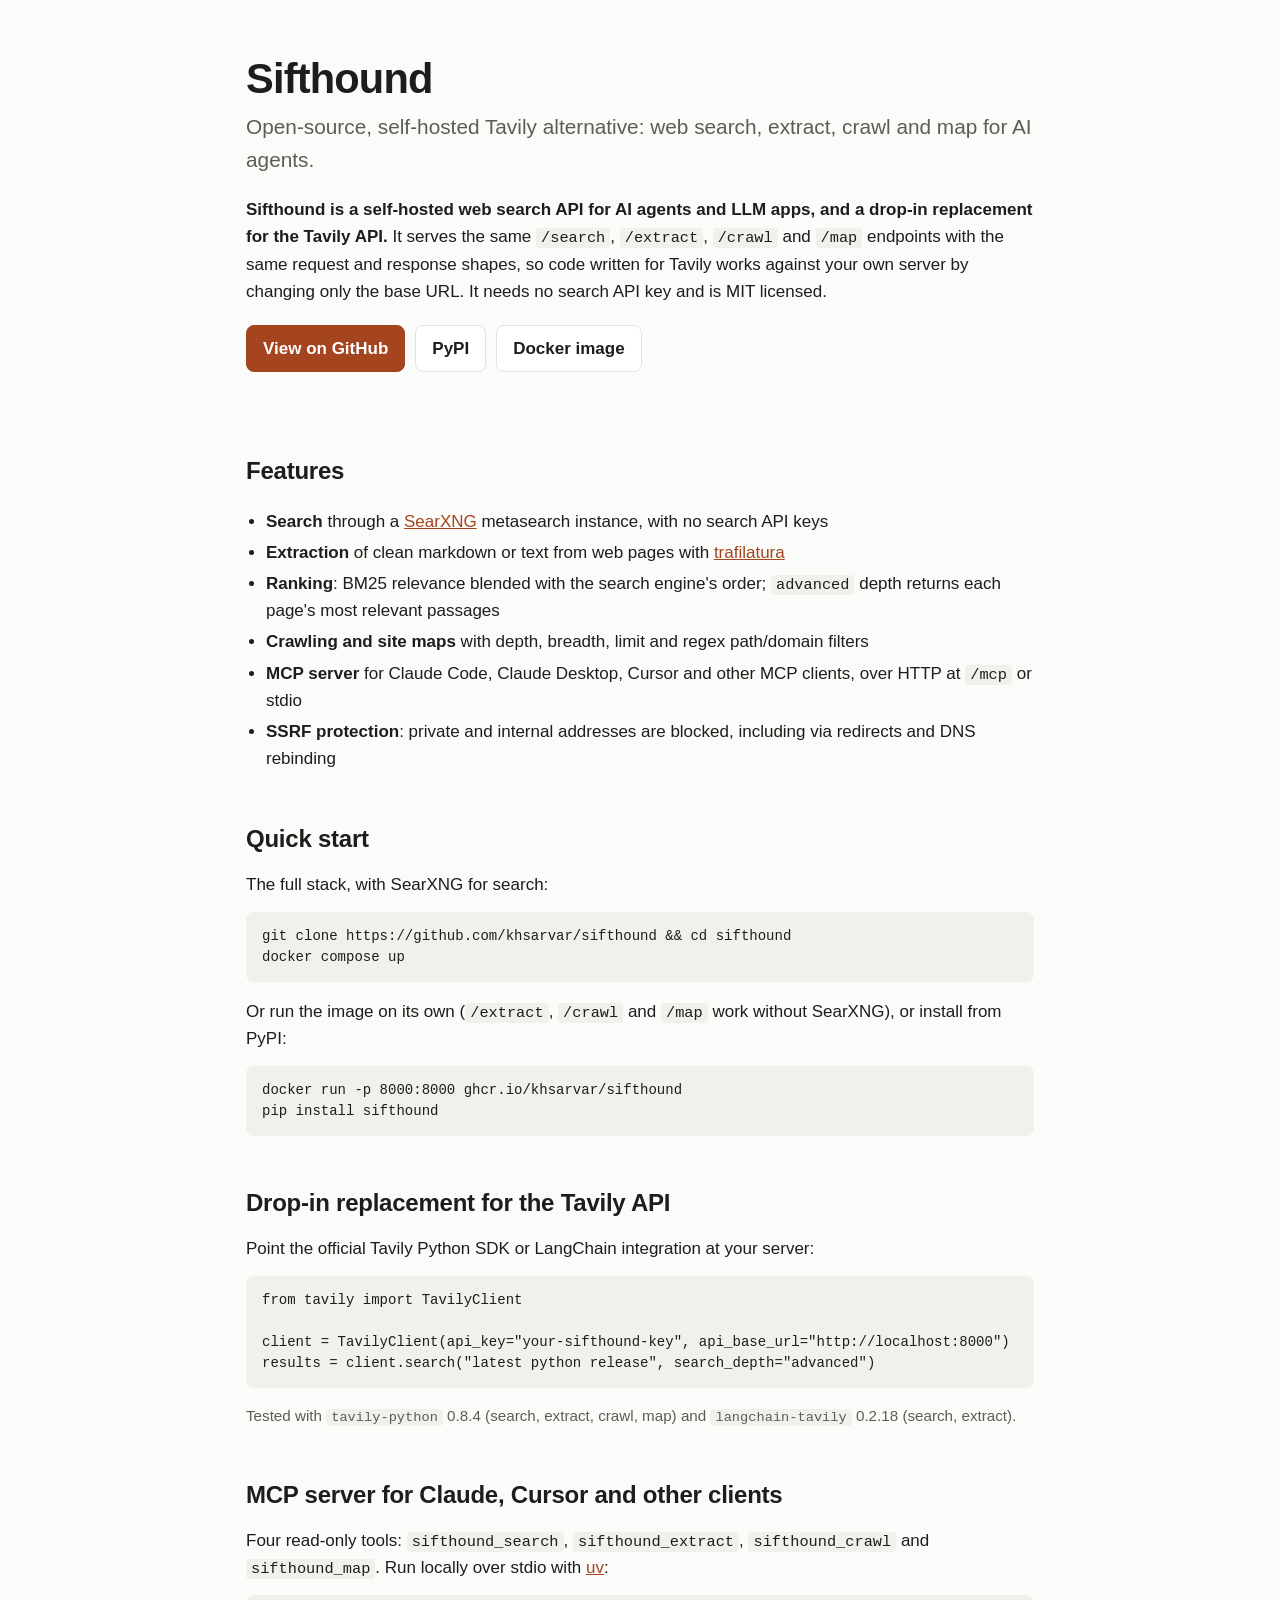
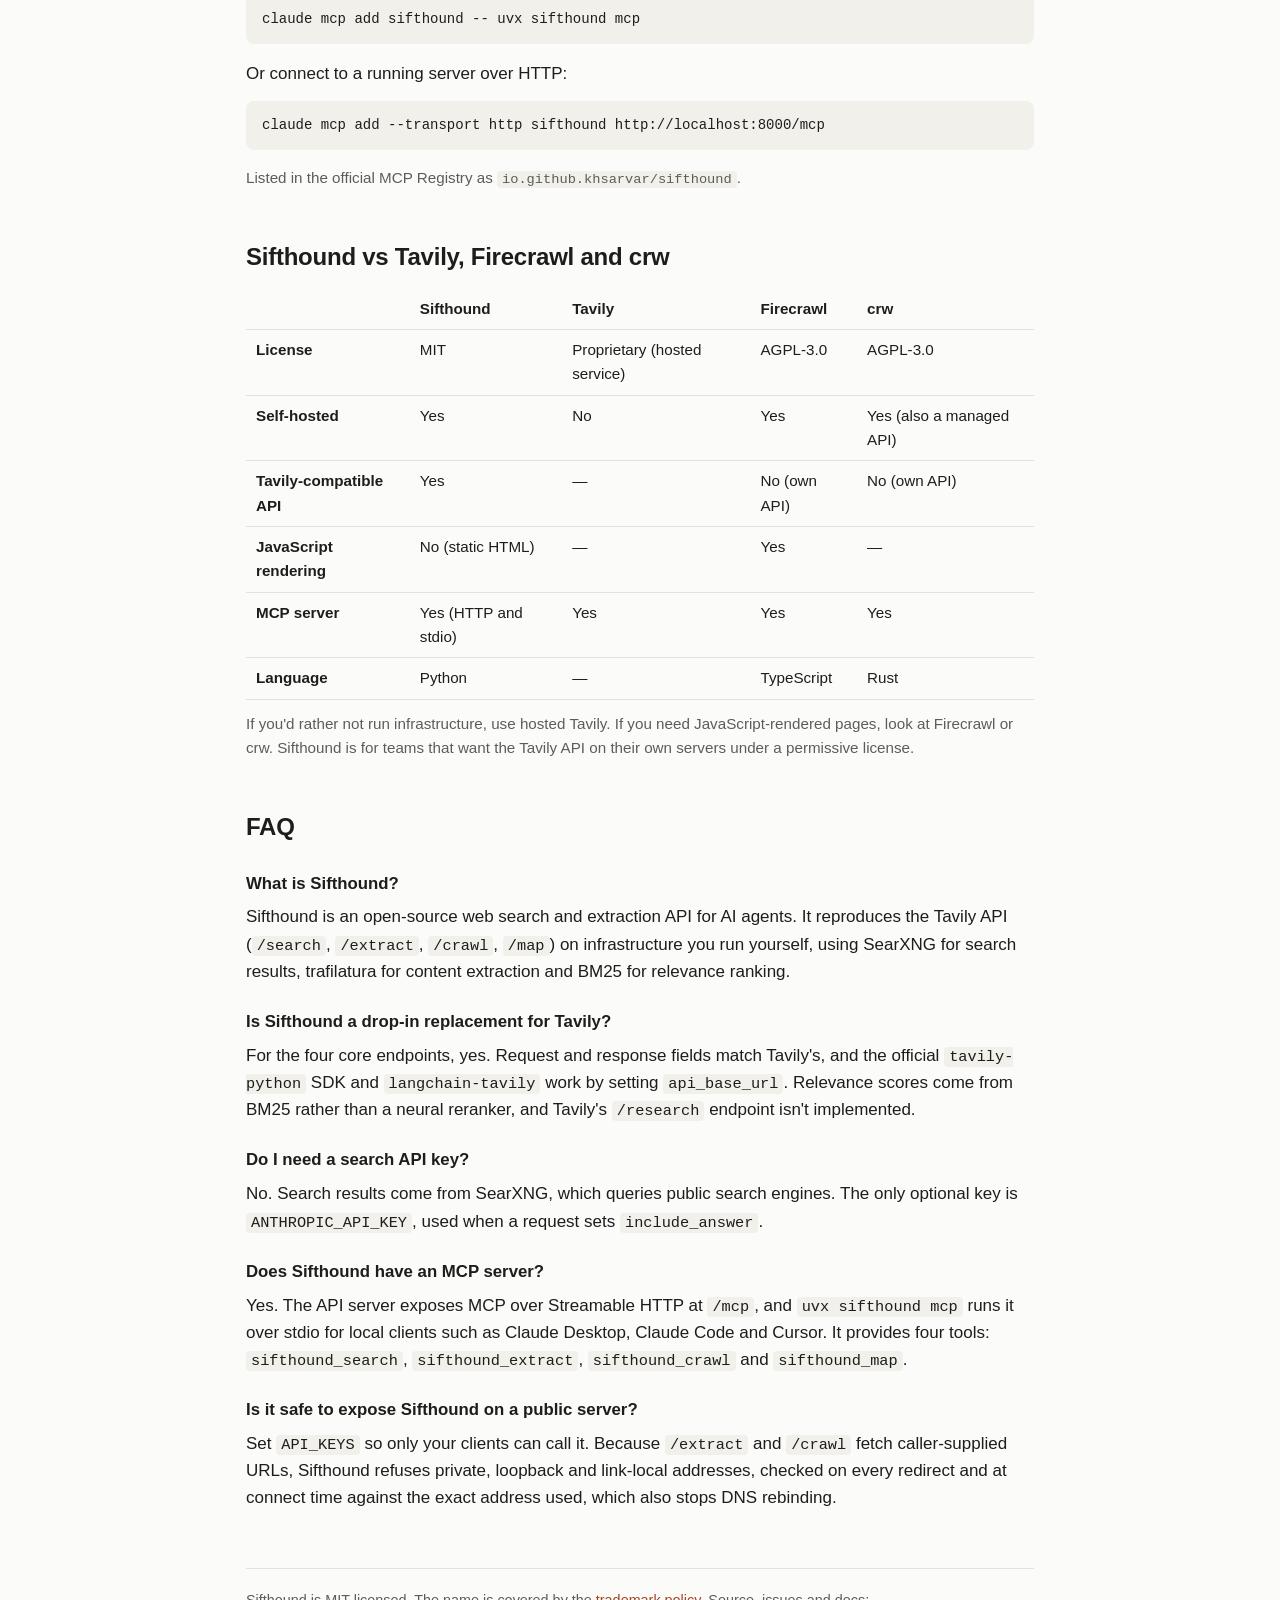
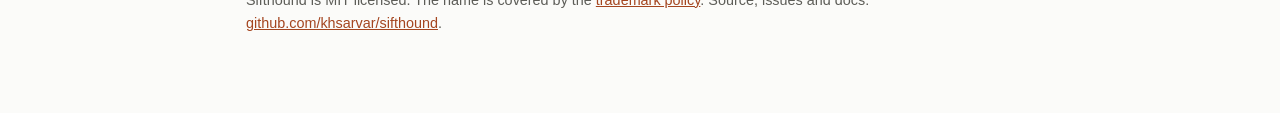
==== docs/index.html @ ecde0e4d "Add project site on GitHub Pages A single static page (docs/index.html, no JS or external requests) " ====
<!doctype html>
<html lang="en">
<head>
<meta charset="utf-8">
<meta name="viewport" content="width=device-width, initial-scale=1">
<title>Sifthound — open-source, self-hosted Tavily alternative</title>
<meta name="description" content="Sifthound is an open-source, self-hosted web search, extract, crawl and map API for AI agents. A drop-in replacement for the Tavily API, with an MCP server. MIT licensed.">
<link rel="canonical" href="https://khsarvar.github.io/sifthound/">
<meta property="og:type" content="website">
<meta property="og:site_name" content="Sifthound">
<meta property="og:title" content="Sifthound — open-source, self-hosted Tavily alternative">
<meta property="og:description" content="Self-hosted web search, extract, crawl and map API for AI agents. Tavily-compatible, with an MCP server. MIT licensed.">
<meta property="og:url" content="https://khsarvar.github.io/sifthound/">
<meta name="twitter:card" content="summary">
<link rel="icon" href="data:image/svg+xml,%3Csvg xmlns='http://www.w3.org/2000/svg' viewBox='0 0 100 100'%3E%3Ctext y='.9em' font-size='90'%3E%F0%9F%90%95%3C/text%3E%3C/svg%3E">
<script type="application/ld+json">
{
  "@context": "https://schema.org",
  "@graph": [
    {
      "@type": "WebSite",
      "@id": "https://khsarvar.github.io/sifthound/#website",
      "name": "Sifthound",
      "url": "https://khsarvar.github.io/sifthound/"
    },
    {
      "@type": "SoftwareApplication",
      "@id": "https://khsarvar.github.io/sifthound/#software",
      "name": "Sifthound",
      "alternateName": "sifthound",
      "description": "Open-source, self-hosted web search, extract, crawl and map API for AI agents. A drop-in replacement for the Tavily API, with a built-in MCP server.",
      "url": "https://khsarvar.github.io/sifthound/",
      "applicationCategory": "DeveloperApplication",
      "operatingSystem": "Linux, macOS",
      "license": "https://opensource.org/licenses/MIT",
      "isAccessibleForFree": true,
      "offers": { "@type": "Offer", "price": "0", "priceCurrency": "USD" },
      "downloadUrl": "https://pypi.org/project/sifthound/",
      "installUrl": "https://github.com/khsarvar/sifthound#quick-start",
      "sameAs": [
        "https://github.com/khsarvar/sifthound",
        "https://pypi.org/project/sifthound/",
        "https://github.com/khsarvar/sifthound/pkgs/container/sifthound"
      ],
      "author": { "@type": "Person", "name": "Sarvar", "url": "https://github.com/khsarvar" }
    },
    {
      "@type": "SoftwareSourceCode",
      "@id": "https://khsarvar.github.io/sifthound/#source",
      "name": "Sifthound",
      "codeRepository": "https://github.com/khsarvar/sifthound",
      "programmingLanguage": "Python",
      "license": "https://opensource.org/licenses/MIT",
      "targetProduct": { "@id": "https://khsarvar.github.io/sifthound/#software" }
    },
    {
      "@type": "FAQPage",
      "@id": "https://khsarvar.github.io/sifthound/#faq",
      "mainEntity": [
        {
          "@type": "Question",
          "name": "What is Sifthound?",
          "acceptedAnswer": { "@type": "Answer", "text": "Sifthound is an open-source web search and extraction API for AI agents. It reproduces the Tavily API (/search, /extract, /crawl, /map) on infrastructure you run yourself, using SearXNG for search results, trafilatura for content extraction and BM25 for relevance ranking." }
        },
        {
          "@type": "Question",
          "name": "Is Sifthound a drop-in replacement for Tavily?",
          "acceptedAnswer": { "@type": "Answer", "text": "For the four core endpoints, yes. Request and response fields match Tavily's, and the official tavily-python SDK and langchain-tavily work by setting api_base_url. Relevance scores come from BM25 rather than a neural reranker, and Tavily's /research endpoint isn't implemented." }
        },
        {
          "@type": "Question",
          "name": "Do I need a search API key?",
          "acceptedAnswer": { "@type": "Answer", "text": "No. Search results come from SearXNG, which queries public search engines. The only optional key is ANTHROPIC_API_KEY, used when a request sets include_answer." }
        },
        {
          "@type": "Question",
          "name": "Does Sifthound have an MCP server?",
          "acceptedAnswer": { "@type": "Answer", "text": "Yes. The API server exposes MCP over Streamable HTTP at /mcp, and uvx sifthound mcp runs it over stdio for local clients such as Claude Desktop, Claude Code and Cursor. It provides four tools: sifthound_search, sifthound_extract, sifthound_crawl and sifthound_map." }
        },
        {
          "@type": "Question",
          "name": "Is it safe to expose Sifthound on a public server?",
          "acceptedAnswer": { "@type": "Answer", "text": "Set API_KEYS so only your clients can call it. Because /extract and /crawl fetch caller-supplied URLs, Sifthound refuses private, loopback and link-local addresses, checked on every redirect and at connect time against the exact address used, which also stops DNS rebinding." }
        }
      ]
    }
  ]
}
</script>
<style>
  :root {
    --bg: #fbfbf9; --fg: #1d1d1b; --muted: #5d5d58; --line: #e3e2dc;
    --card: #ffffff; --code-bg: #f1f0ea; --accent: #a4451f; --accent-fg: #ffffff;
  }
  @media (prefers-color-scheme: dark) {
    :root {
      --bg: #151513; --fg: #ecebe6; --muted: #a3a29b; --line: #2f2f2b;
      --card: #1c1c1a; --code-bg: #232320; --accent: #e27a4e; --accent-fg: #151513;
    }
  }
  * { box-sizing: border-box; }
  body {
    margin: 0; background: var(--bg); color: var(--fg);
    font: 17px/1.6 -apple-system, BlinkMacSystemFont, "Segoe UI", Roboto, Helvetica, Arial, sans-serif;
  }
  main { max-width: 820px; margin: 0 auto; padding: 0 16px 64px; }
  header { padding: 56px 0 32px; }
  h1 { font-size: 2.6rem; line-height: 1.1; margin: 0 0 8px; letter-spacing: -0.02em; }
  .tagline { font-size: 1.3rem; color: var(--muted); margin: 0 0 20px; }
  h2 { font-size: 1.5rem; margin: 48px 0 12px; letter-spacing: -0.01em; }
  h3 { font-size: 1.05rem; margin: 24px 0 6px; }
  p { margin: 0 0 14px; }
  a { color: var(--accent); }
  .buttons { display: flex; flex-wrap: wrap; gap: 10px; margin: 20px 0 0; }
  .button {
    display: inline-block; padding: 9px 16px; border-radius: 8px; text-decoration: none;
    border: 1px solid var(--line); color: var(--fg); background: var(--card); font-weight: 600;
  }
  .button.primary { background: var(--accent); border-color: var(--accent); color: var(--accent-fg); }
  ul.features { padding-left: 20px; }
  ul.features li { margin: 4px 0; }
  code { font: 0.9em ui-monospace, SFMono-Regular, Menlo, Consolas, monospace; background: var(--code-bg); padding: 1px 5px; border-radius: 4px; }
  pre {
    background: var(--code-bg); padding: 14px 16px; border-radius: 8px; overflow-x: auto;
    font: 14px/1.5 ui-monospace, SFMono-Regular, Menlo, Consolas, monospace; margin: 0 0 16px;
  }
  pre code { background: none; padding: 0; font-size: inherit; }
  .table-wrap { overflow-x: auto; margin: 0 0 12px; }
  table { border-collapse: collapse; width: 100%; font-size: 0.95rem; }
  th, td { text-align: left; padding: 8px 10px; border-bottom: 1px solid var(--line); vertical-align: top; }
  th { font-weight: 600; }
  .note { color: var(--muted); font-size: 0.95rem; }
  footer { border-top: 1px solid var(--line); margin-top: 56px; padding-top: 20px; color: var(--muted); font-size: 0.9rem; }
  @media (max-width: 560px) { h1 { font-size: 2rem; } .tagline { font-size: 1.1rem; } }
</style>
</head>
<body>
<main>
<header>
  <h1>Sifthound</h1>
  <p class="tagline">Open-source, self-hosted Tavily alternative: web search, extract, crawl and map for AI agents.</p>
  <p><strong>Sifthound is a self-hosted web search API for AI agents and LLM apps, and a drop-in replacement for the Tavily API.</strong> It serves the same <code>/search</code>, <code>/extract</code>, <code>/crawl</code> and <code>/map</code> endpoints with the same request and response shapes, so code written for Tavily works against your own server by changing only the base URL. It needs no search API key and is MIT licensed.</p>
  <div class="buttons">
    <a class="button primary" href="https://github.com/khsarvar/sifthound">View on GitHub</a>
    <a class="button" href="https://pypi.org/project/sifthound/">PyPI</a>
    <a class="button" href="https://github.com/khsarvar/sifthound/pkgs/container/sifthound">Docker image</a>
  </div>
</header>

<section>
  <h2>Features</h2>
  <ul class="features">
    <li><strong>Search</strong> through a <a href="https://github.com/searxng/searxng">SearXNG</a> metasearch instance, with no search API keys</li>
    <li><strong>Extraction</strong> of clean markdown or text from web pages with <a href="https://github.com/adbar/trafilatura">trafilatura</a></li>
    <li><strong>Ranking</strong>: BM25 relevance blended with the search engine's order; <code>advanced</code> depth returns each page's most relevant passages</li>
    <li><strong>Crawling and site maps</strong> with depth, breadth, limit and regex path/domain filters</li>
    <li><strong>MCP server</strong> for Claude Code, Claude Desktop, Cursor and other MCP clients, over HTTP at <code>/mcp</code> or stdio</li>
    <li><strong>SSRF protection</strong>: private and internal addresses are blocked, including via redirects and DNS rebinding</li>
  </ul>
</section>

<section>
  <h2>Quick start</h2>
  <p>The full stack, with SearXNG for search:</p>
<pre><code>git clone https://github.com/khsarvar/sifthound &amp;&amp; cd sifthound
docker compose up</code></pre>
  <p>Or run the image on its own (<code>/extract</code>, <code>/crawl</code> and <code>/map</code> work without SearXNG), or install from PyPI:</p>
<pre><code>docker run -p 8000:8000 ghcr.io/khsarvar/sifthound
pip install sifthound</code></pre>
</section>

<section>
  <h2>Drop-in replacement for the Tavily API</h2>
  <p>Point the official Tavily Python SDK or LangChain integration at your server:</p>
<pre><code>from tavily import TavilyClient

client = TavilyClient(api_key="your-sifthound-key", api_base_url="http://localhost:8000")
results = client.search("latest python release", search_depth="advanced")</code></pre>
  <p class="note">Tested with <code>tavily-python</code> 0.8.4 (search, extract, crawl, map) and <code>langchain-tavily</code> 0.2.18 (search, extract).</p>
</section>

<section>
  <h2>MCP server for Claude, Cursor and other clients</h2>
  <p>Four read-only tools: <code>sifthound_search</code>, <code>sifthound_extract</code>, <code>sifthound_crawl</code> and <code>sifthound_map</code>. Run locally over stdio with <a href="https://docs.astral.sh/uv/">uv</a>:</p>
<pre><code>claude mcp add sifthound -- uvx sifthound mcp</code></pre>
  <p>Or connect to a running server over HTTP:</p>
<pre><code>claude mcp add --transport http sifthound http://localhost:8000/mcp</code></pre>
  <p class="note">Listed in the official MCP Registry as <code>io.github.khsarvar/sifthound</code>.</p>
</section>

<section>
  <h2>Sifthound vs Tavily, Firecrawl and crw</h2>
  <div class="table-wrap">
  <table>
    <thead><tr><th></th><th>Sifthound</th><th>Tavily</th><th>Firecrawl</th><th>crw</th></tr></thead>
    <tbody>
      <tr><th>License</th><td>MIT</td><td>Proprietary (hosted service)</td><td>AGPL-3.0</td><td>AGPL-3.0</td></tr>
      <tr><th>Self-hosted</th><td>Yes</td><td>No</td><td>Yes</td><td>Yes (also a managed API)</td></tr>
      <tr><th>Tavily-compatible API</th><td>Yes</td><td>—</td><td>No (own API)</td><td>No (own API)</td></tr>
      <tr><th>JavaScript rendering</th><td>No (static HTML)</td><td>—</td><td>Yes</td><td>—</td></tr>
      <tr><th>MCP server</th><td>Yes (HTTP and stdio)</td><td>Yes</td><td>Yes</td><td>Yes</td></tr>
      <tr><th>Language</th><td>Python</td><td>—</td><td>TypeScript</td><td>Rust</td></tr>
    </tbody>
  </table>
  </div>
  <p class="note">If you'd rather not run infrastructure, use hosted Tavily. If you need JavaScript-rendered pages, look at Firecrawl or crw. Sifthound is for teams that want the Tavily API on their own servers under a permissive license.</p>
</section>

<section>
  <h2>FAQ</h2>
  <h3>What is Sifthound?</h3>
  <p>Sifthound is an open-source web search and extraction API for AI agents. It reproduces the Tavily API (<code>/search</code>, <code>/extract</code>, <code>/crawl</code>, <code>/map</code>) on infrastructure you run yourself, using SearXNG for search results, trafilatura for content extraction and BM25 for relevance ranking.</p>
  <h3>Is Sifthound a drop-in replacement for Tavily?</h3>
  <p>For the four core endpoints, yes. Request and response fields match Tavily's, and the official <code>tavily-python</code> SDK and <code>langchain-tavily</code> work by setting <code>api_base_url</code>. Relevance scores come from BM25 rather than a neural reranker, and Tavily's <code>/research</code> endpoint isn't implemented.</p>
  <h3>Do I need a search API key?</h3>
  <p>No. Search results come from SearXNG, which queries public search engines. The only optional key is <code>ANTHROPIC_API_KEY</code>, used when a request sets <code>include_answer</code>.</p>
  <h3>Does Sifthound have an MCP server?</h3>
  <p>Yes. The API server exposes MCP over Streamable HTTP at <code>/mcp</code>, and <code>uvx sifthound mcp</code> runs it over stdio for local clients such as Claude Desktop, Claude Code and Cursor. It provides four tools: <code>sifthound_search</code>, <code>sifthound_extract</code>, <code>sifthound_crawl</code> and <code>sifthound_map</code>.</p>
  <h3>Is it safe to expose Sifthound on a public server?</h3>
  <p>Set <code>API_KEYS</code> so only your clients can call it. Because <code>/extract</code> and <code>/crawl</code> fetch caller-supplied URLs, Sifthound refuses private, loopback and link-local addresses, checked on every redirect and at connect time against the exact address used, which also stops DNS rebinding.</p>
</section>

<footer>
  <p>Sifthound is MIT licensed. The name is covered by the <a href="https://github.com/khsarvar/sifthound/blob/main/TRADEMARKS.md">trademark policy</a>. Source, issues and docs: <a href="https://github.com/khsarvar/sifthound">github.com/khsarvar/sifthound</a>.</p>
</footer>
</main>
</body>
</html>
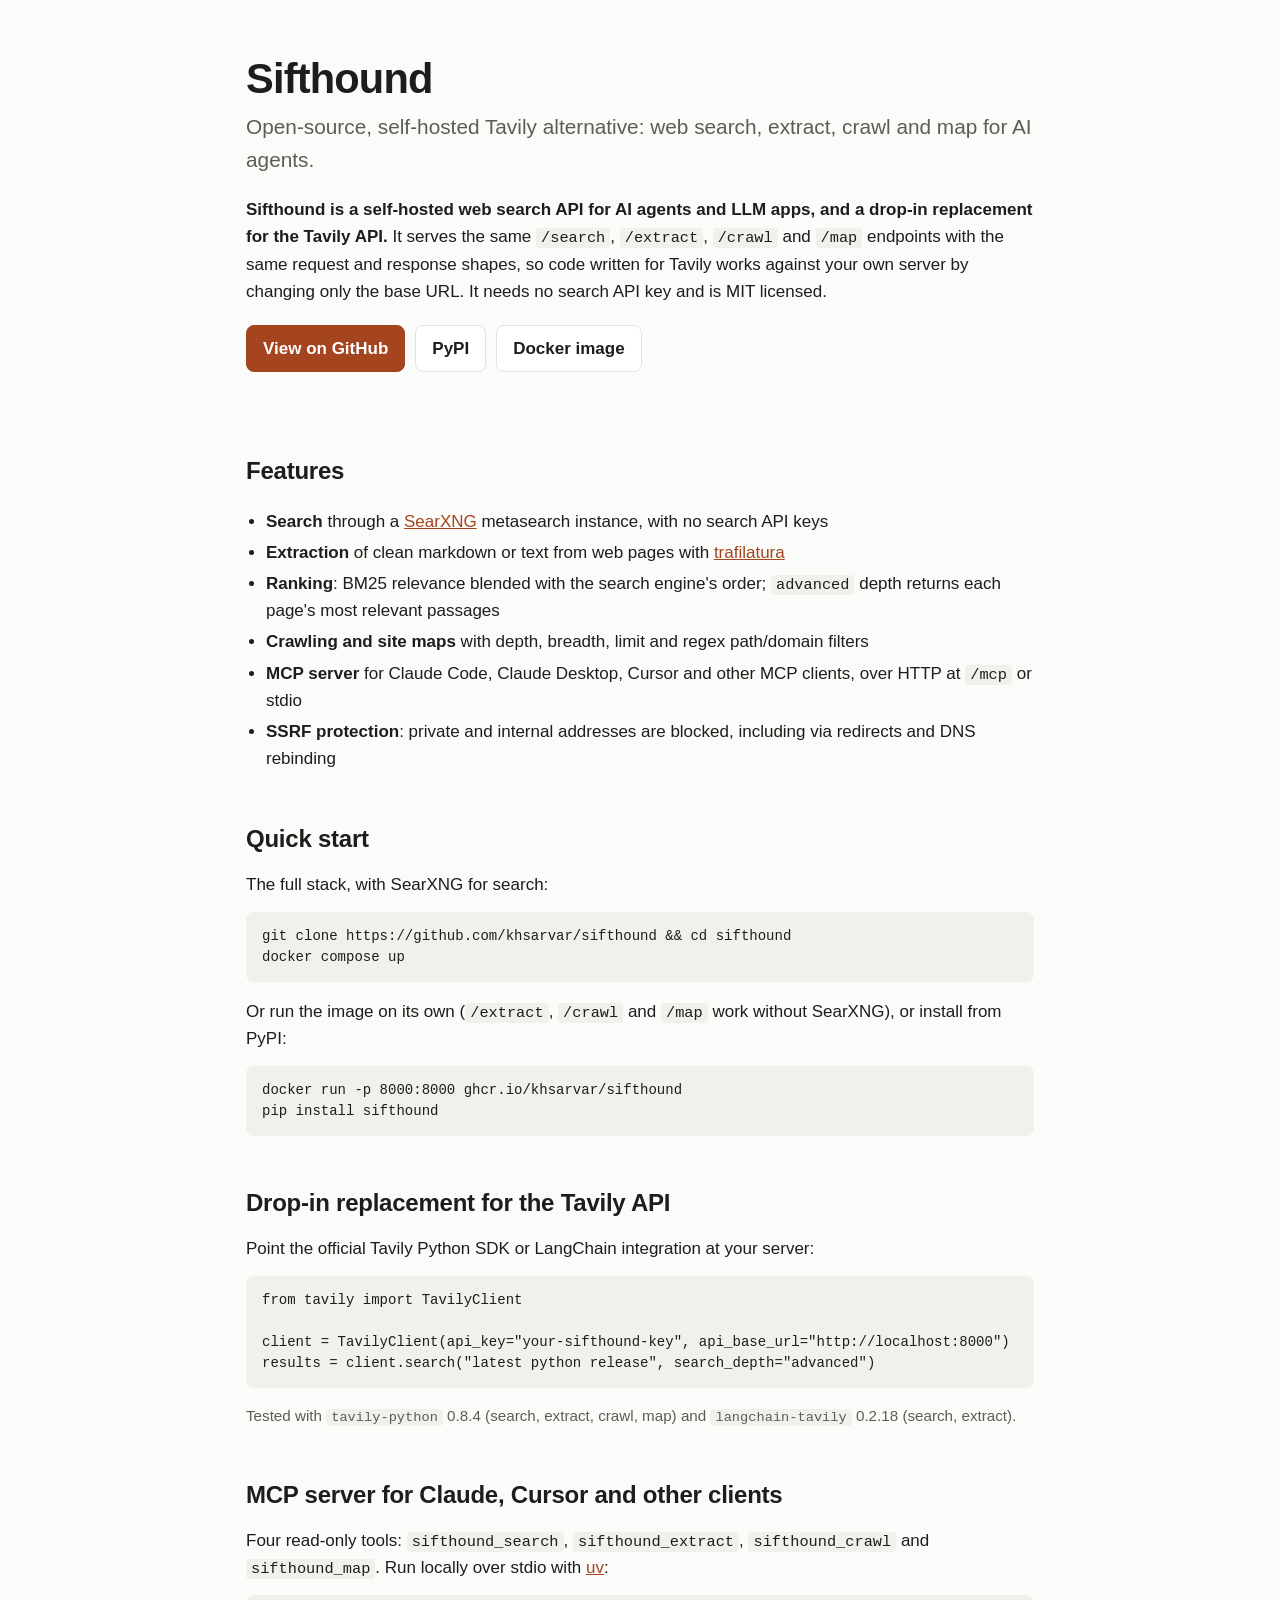
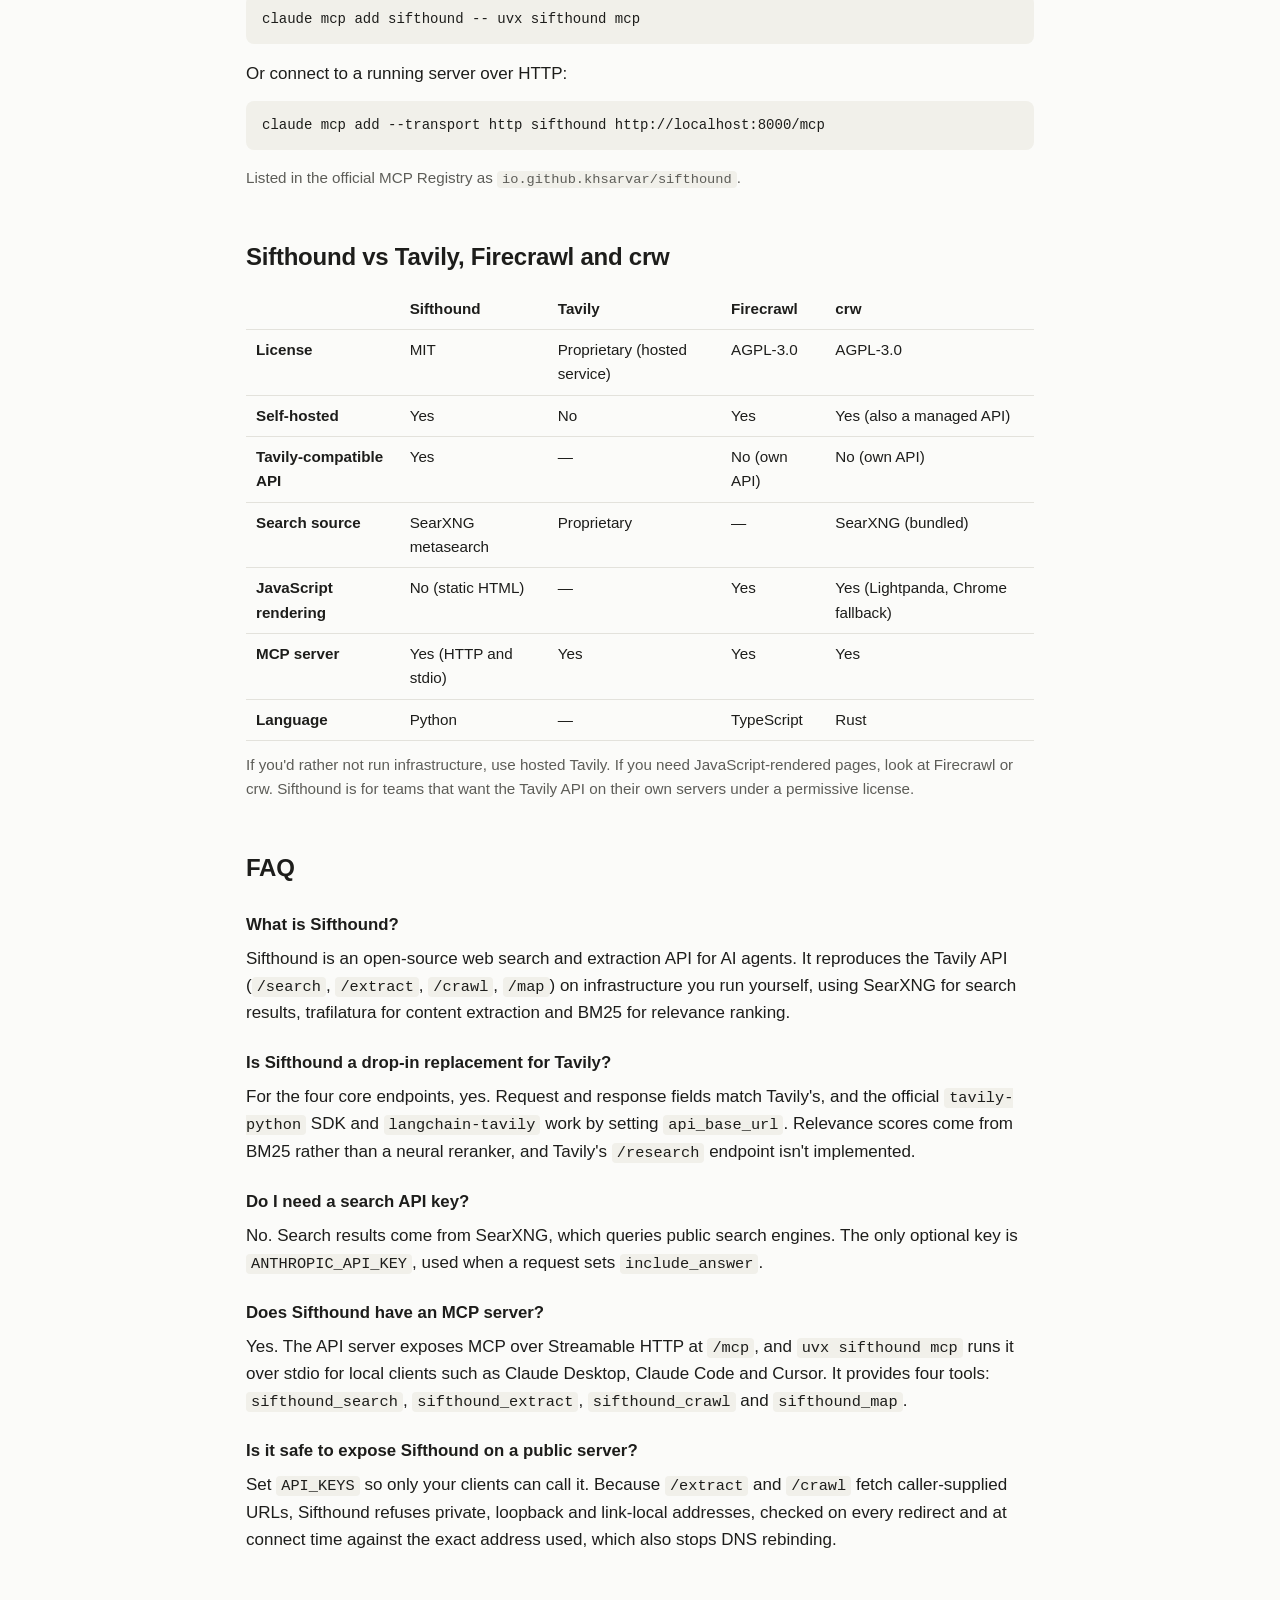
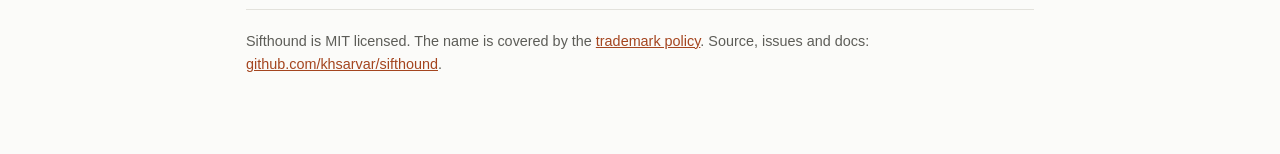
==== commit 35b58329: "Correct crw in the comparison table: SearXNG search, JS rendering crw's docs (docs/docs/docker.md) s" ====
--- a/docs/index.html
+++ b/docs/index.html
@@ -5,12 +5,12 @@
 <meta name="viewport" content="width=device-width, initial-scale=1">
 <title>Sifthound — open-source, self-hosted Tavily alternative</title>
 <meta name="description" content="Sifthound is an open-source, self-hosted web search, extract, crawl and map API for AI agents. A drop-in replacement for the Tavily API, with an MCP server. MIT licensed.">
-<link rel="canonical" href="https://khsarvar.github.io/sifthound/">
+<link rel="canonical" href="https://sarvarkh.com/sifthound/">
 <meta property="og:type" content="website">
 <meta property="og:site_name" content="Sifthound">
 <meta property="og:title" content="Sifthound — open-source, self-hosted Tavily alternative">
 <meta property="og:description" content="Self-hosted web search, extract, crawl and map API for AI agents. Tavily-compatible, with an MCP server. MIT licensed.">
-<meta property="og:url" content="https://khsarvar.github.io/sifthound/">
+<meta property="og:url" content="https://sarvarkh.com/sifthound/">
 <meta name="twitter:card" content="summary">
 <link rel="icon" href="data:image/svg+xml,%3Csvg xmlns='http://www.w3.org/2000/svg' viewBox='0 0 100 100'%3E%3Ctext y='.9em' font-size='90'%3E%F0%9F%90%95%3C/text%3E%3C/svg%3E">
 <script type="application/ld+json">
@@ -19,17 +19,17 @@
   "@graph": [
     {
       "@type": "WebSite",
-      "@id": "https://khsarvar.github.io/sifthound/#website",
+      "@id": "https://sarvarkh.com/sifthound/#website",
       "name": "Sifthound",
-      "url": "https://khsarvar.github.io/sifthound/"
+      "url": "https://sarvarkh.com/sifthound/"
     },
     {
       "@type": "SoftwareApplication",
-      "@id": "https://khsarvar.github.io/sifthound/#software",
+      "@id": "https://sarvarkh.com/sifthound/#software",
       "name": "Sifthound",
       "alternateName": "sifthound",
       "description": "Open-source, self-hosted web search, extract, crawl and map API for AI agents. A drop-in replacement for the Tavily API, with a built-in MCP server.",
-      "url": "https://khsarvar.github.io/sifthound/",
+      "url": "https://sarvarkh.com/sifthound/",
       "applicationCategory": "DeveloperApplication",
       "operatingSystem": "Linux, macOS",
       "license": "https://opensource.org/licenses/MIT",
@@ -46,16 +46,16 @@
     },
     {
       "@type": "SoftwareSourceCode",
-      "@id": "https://khsarvar.github.io/sifthound/#source",
+      "@id": "https://sarvarkh.com/sifthound/#source",
       "name": "Sifthound",
       "codeRepository": "https://github.com/khsarvar/sifthound",
       "programmingLanguage": "Python",
       "license": "https://opensource.org/licenses/MIT",
-      "targetProduct": { "@id": "https://khsarvar.github.io/sifthound/#software" }
+      "targetProduct": { "@id": "https://sarvarkh.com/sifthound/#software" }
     },
     {
       "@type": "FAQPage",
-      "@id": "https://khsarvar.github.io/sifthound/#faq",
+      "@id": "https://sarvarkh.com/sifthound/#faq",
       "mainEntity": [
         {
           "@type": "Question",
@@ -197,7 +197,8 @@
       <tr><th>License</th><td>MIT</td><td>Proprietary (hosted service)</td><td>AGPL-3.0</td><td>AGPL-3.0</td></tr>
       <tr><th>Self-hosted</th><td>Yes</td><td>No</td><td>Yes</td><td>Yes (also a managed API)</td></tr>
       <tr><th>Tavily-compatible API</th><td>Yes</td><td>—</td><td>No (own API)</td><td>No (own API)</td></tr>
-      <tr><th>JavaScript rendering</th><td>No (static HTML)</td><td>—</td><td>Yes</td><td>—</td></tr>
+      <tr><th>Search source</th><td>SearXNG metasearch</td><td>Proprietary</td><td>—</td><td>SearXNG (bundled)</td></tr>
+      <tr><th>JavaScript rendering</th><td>No (static HTML)</td><td>—</td><td>Yes</td><td>Yes (Lightpanda, Chrome fallback)</td></tr>
       <tr><th>MCP server</th><td>Yes (HTTP and stdio)</td><td>Yes</td><td>Yes</td><td>Yes</td></tr>
       <tr><th>Language</th><td>Python</td><td>—</td><td>TypeScript</td><td>Rust</td></tr>
     </tbody>
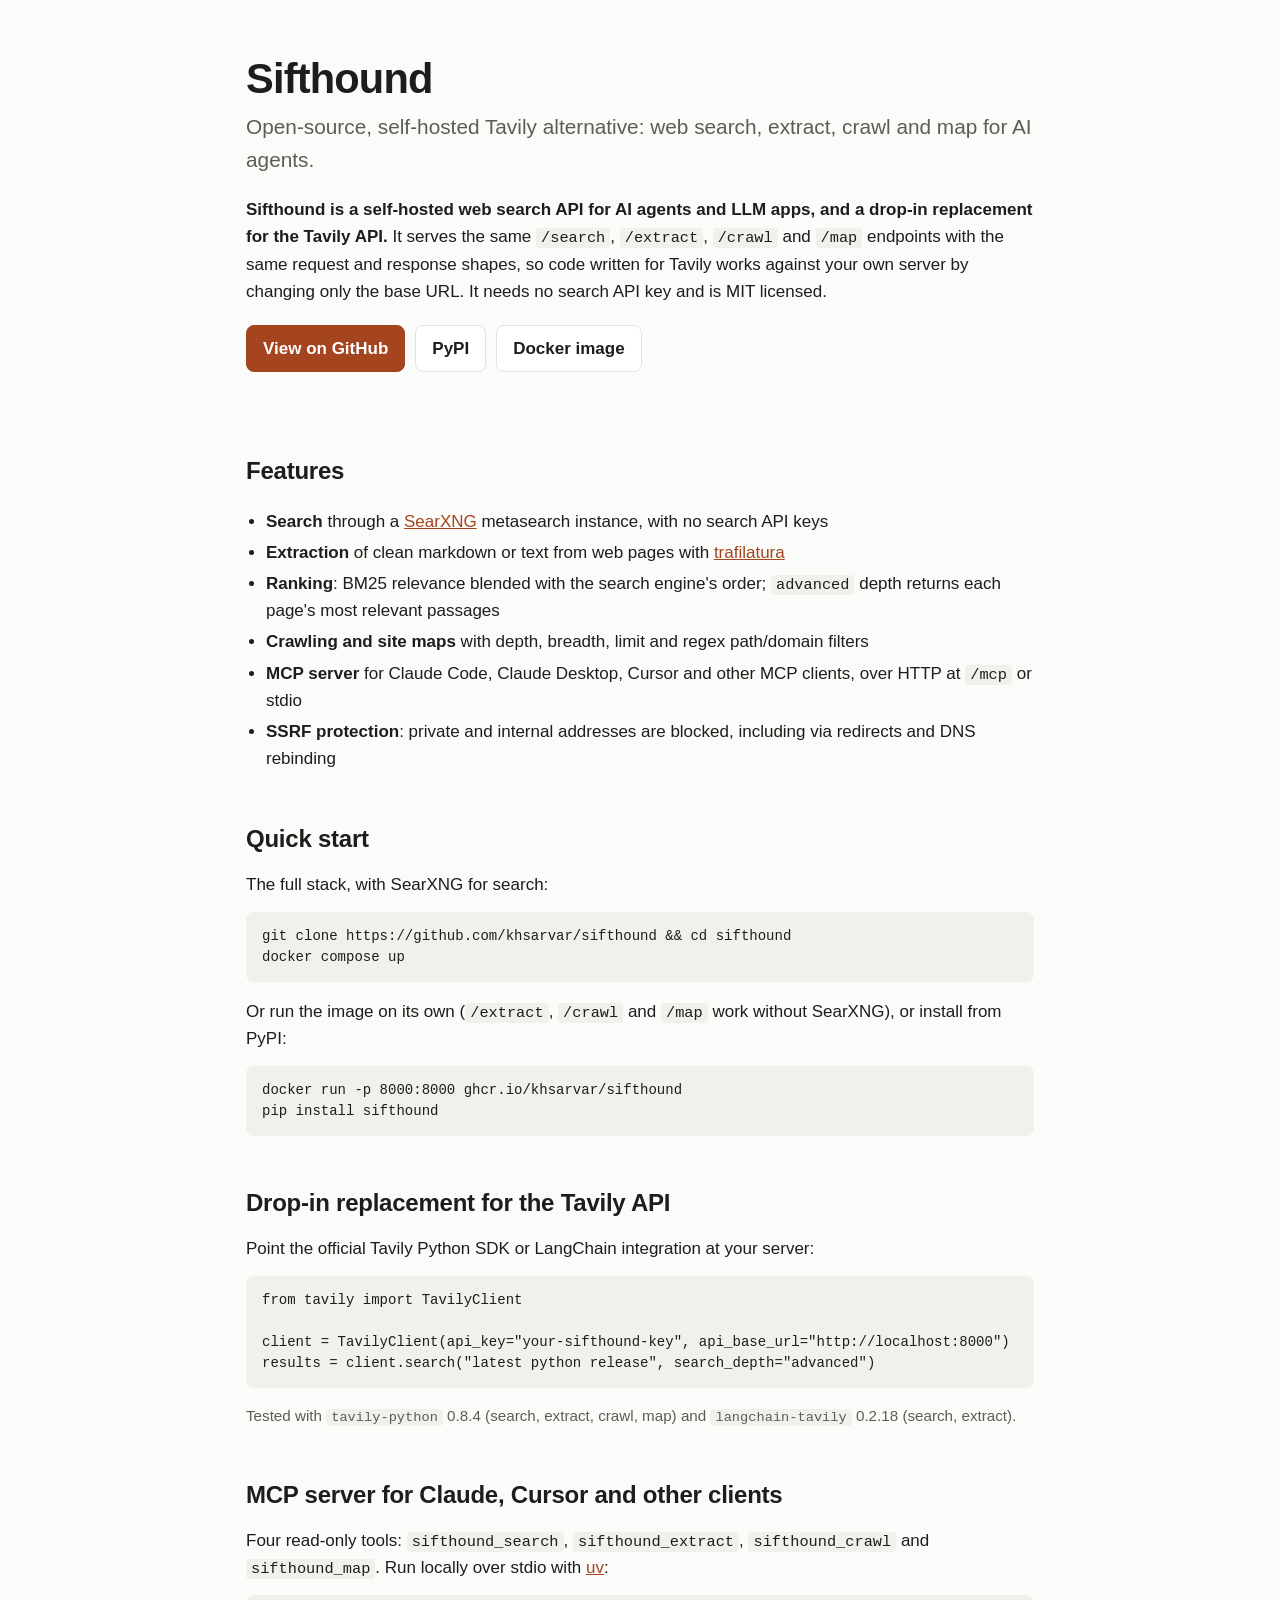
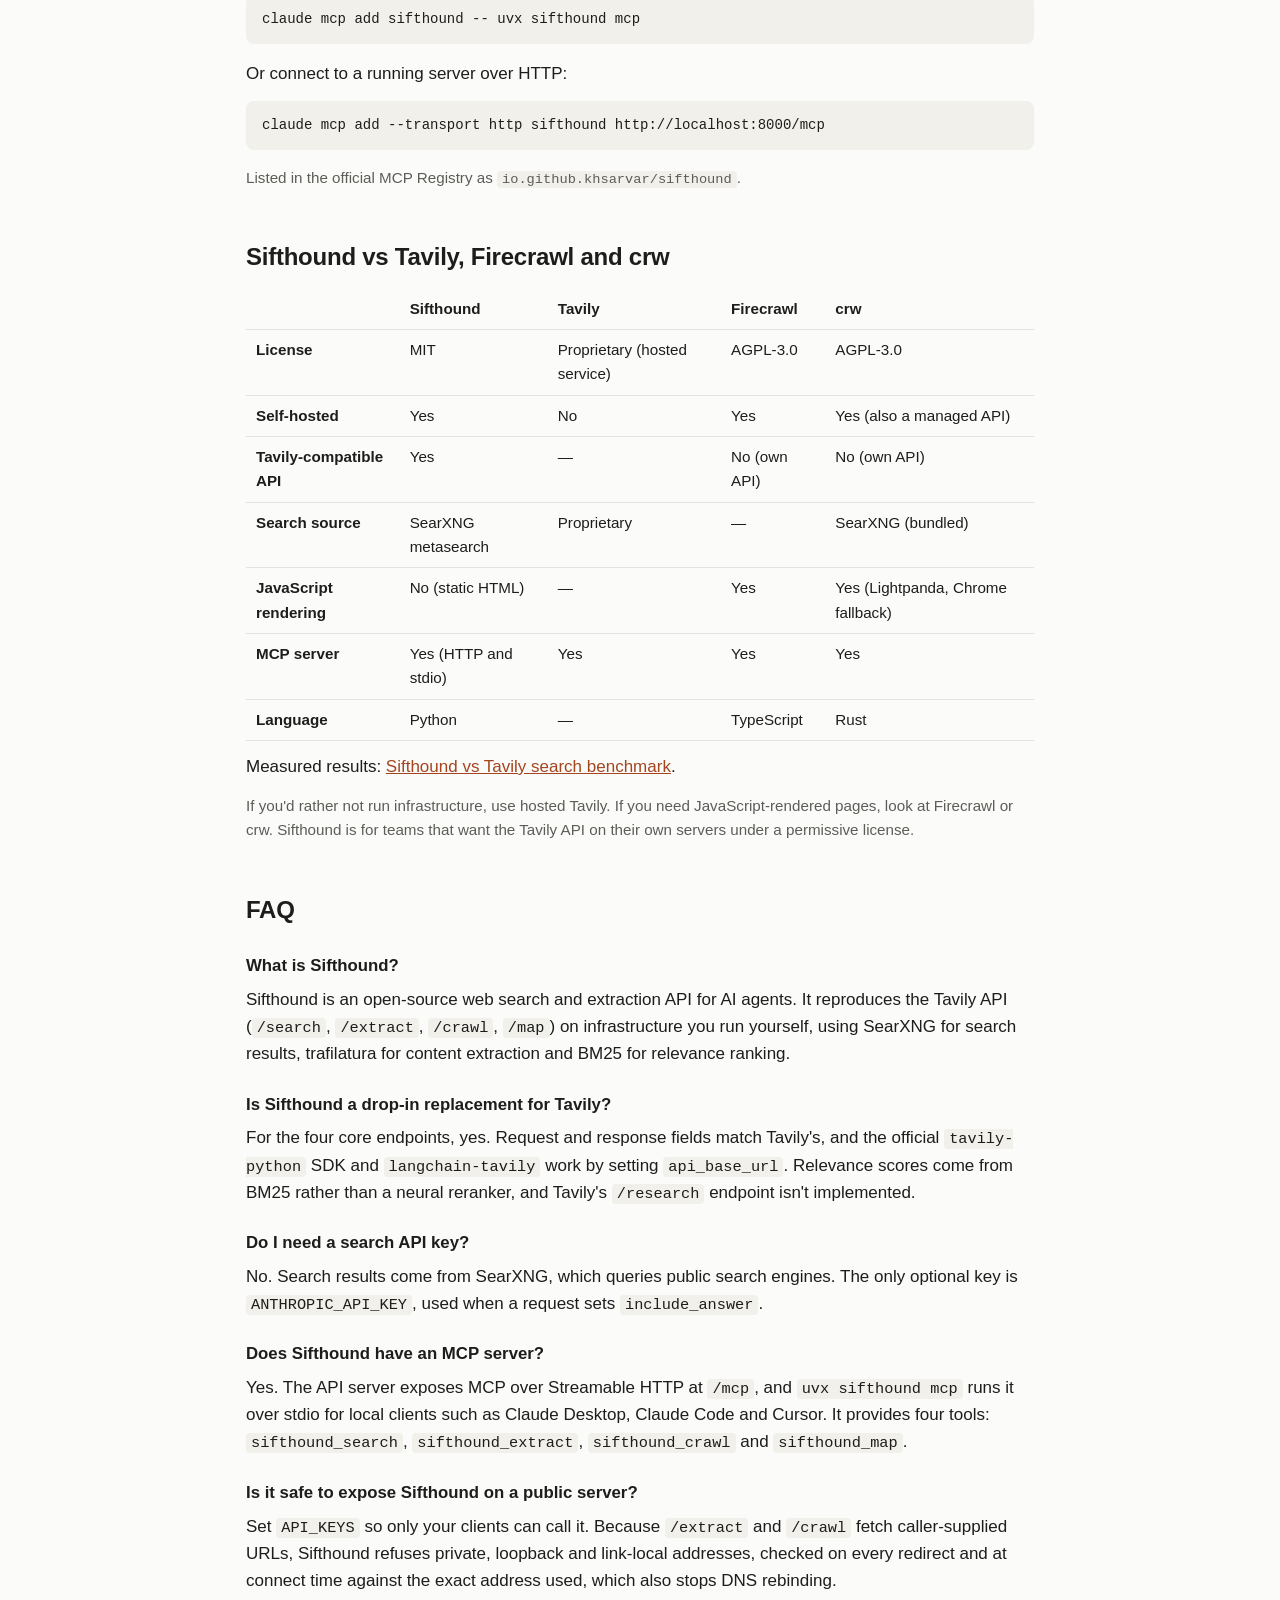
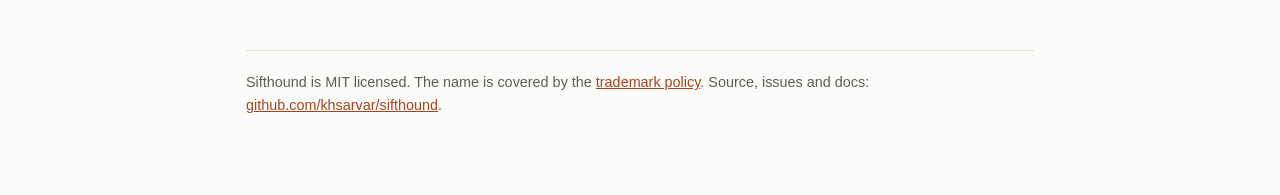
==== commit 2b34d3e5: "Publish the Sifthound vs Tavily benchmark results page" ====
--- a/docs/index.html
+++ b/docs/index.html
@@ -204,6 +204,7 @@
     </tbody>
   </table>
   </div>
+  <p>Measured results: <a href="benchmark.html">Sifthound vs Tavily search benchmark</a>.</p>
   <p class="note">If you'd rather not run infrastructure, use hosted Tavily. If you need JavaScript-rendered pages, look at Firecrawl or crw. Sifthound is for teams that want the Tavily API on their own servers under a permissive license.</p>
 </section>
 
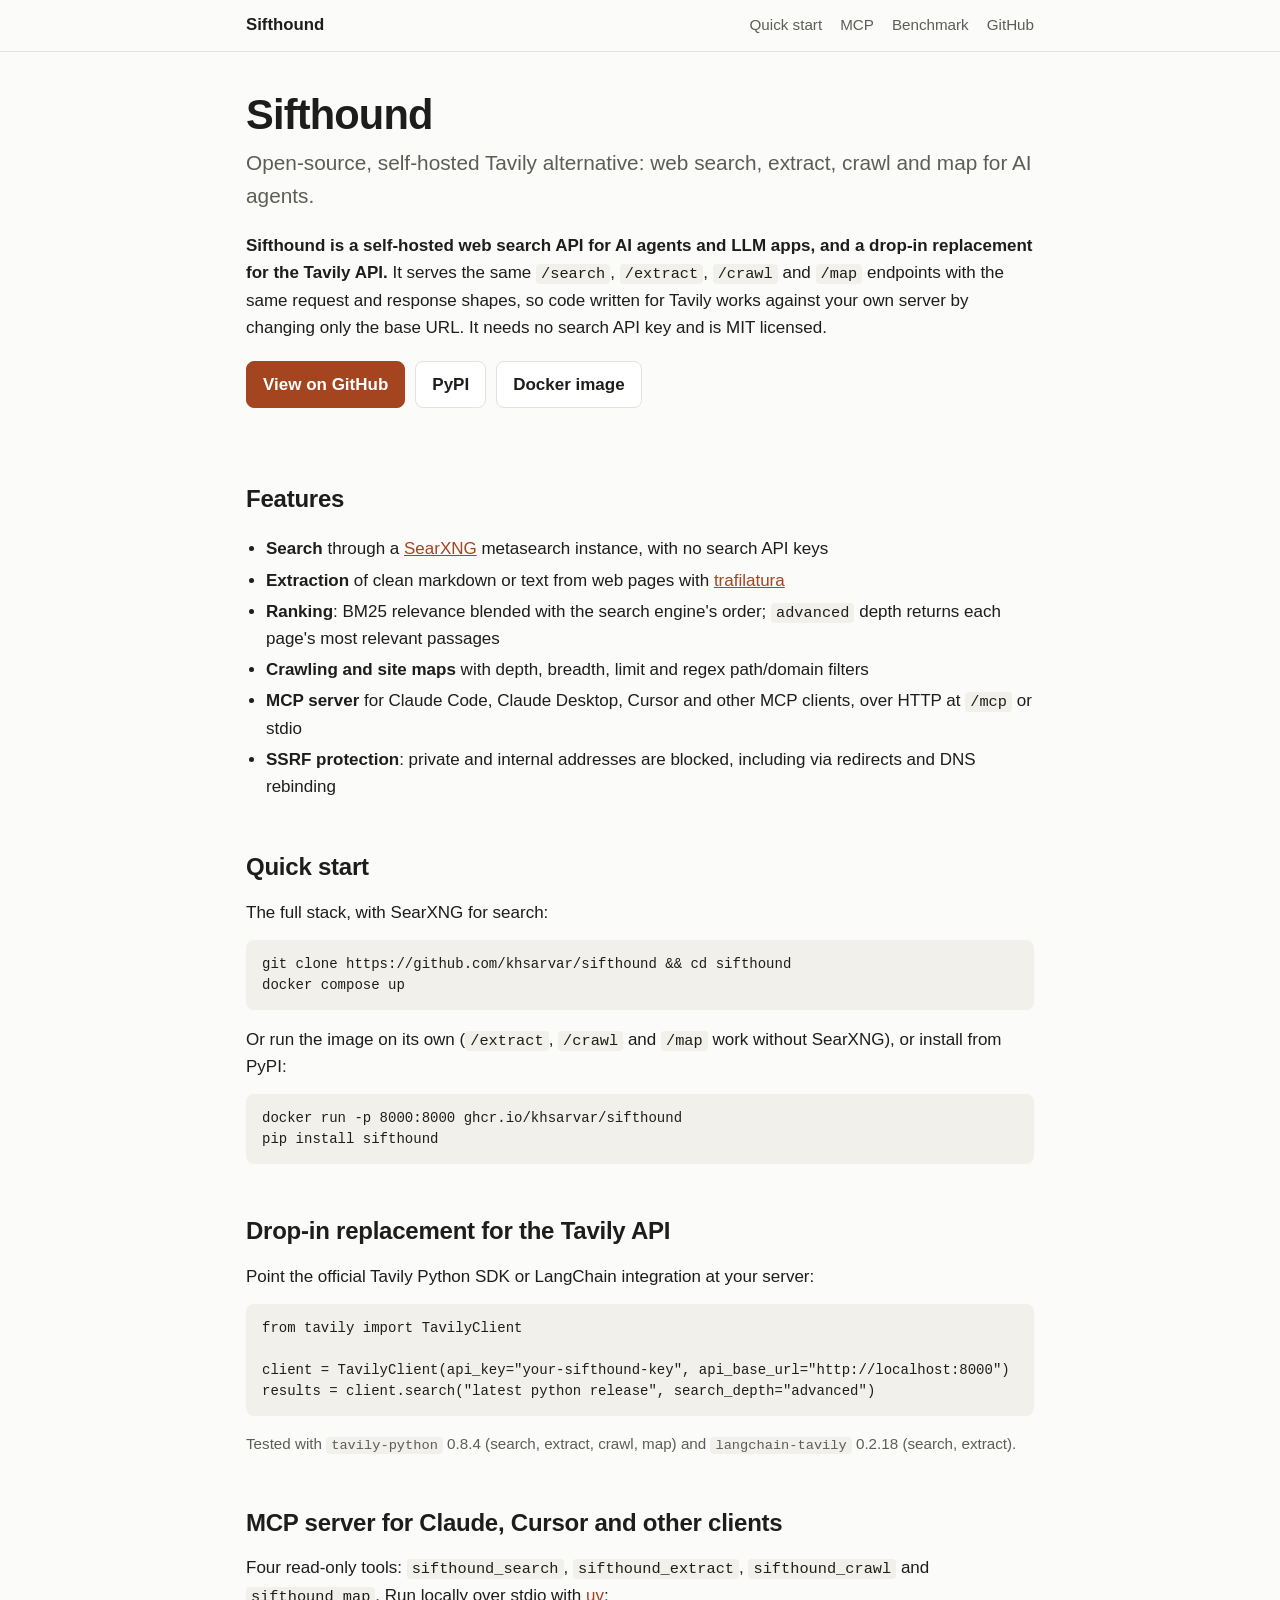
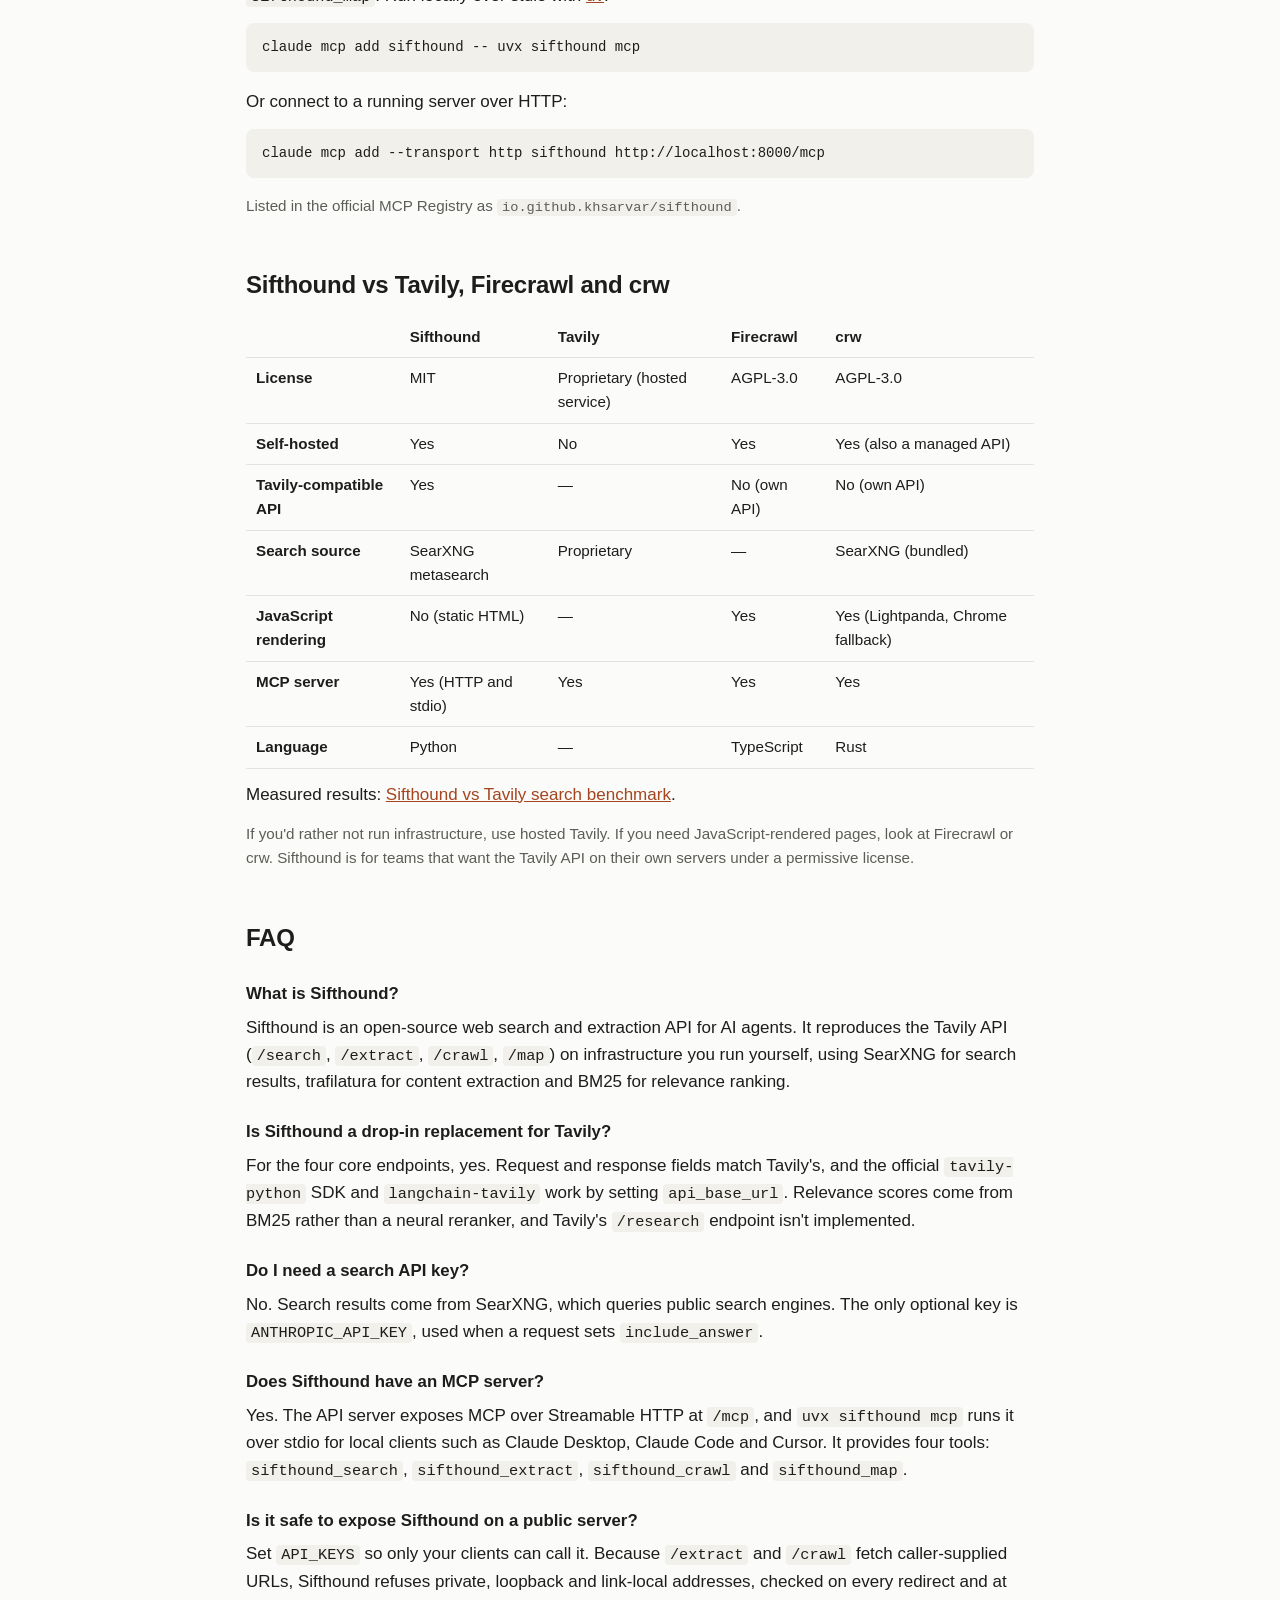
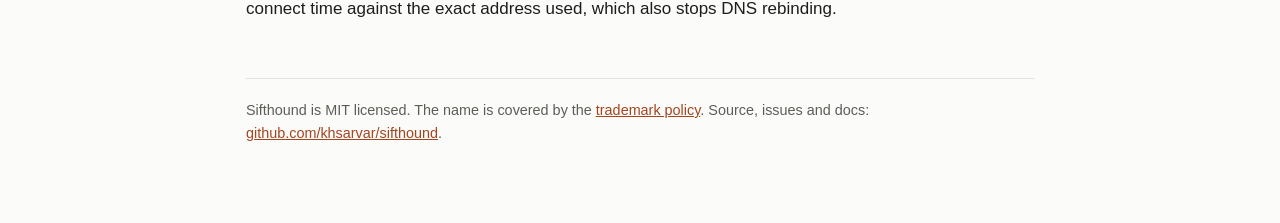
==== commit 8717738d: "Site: shared navigation bar and stylesheet Adds a sticky nav (Sifthound · Quick start · MCP · Benchm" ====
--- a/docs/index.html
+++ b/docs/index.html
@@ -87,54 +87,20 @@
   ]
 }
 </script>
-<style>
-  :root {
-    --bg: #fbfbf9; --fg: #1d1d1b; --muted: #5d5d58; --line: #e3e2dc;
-    --card: #ffffff; --code-bg: #f1f0ea; --accent: #a4451f; --accent-fg: #ffffff;
-  }
-  @media (prefers-color-scheme: dark) {
-    :root {
-      --bg: #151513; --fg: #ecebe6; --muted: #a3a29b; --line: #2f2f2b;
-      --card: #1c1c1a; --code-bg: #232320; --accent: #e27a4e; --accent-fg: #151513;
-    }
-  }
-  * { box-sizing: border-box; }
-  body {
-    margin: 0; background: var(--bg); color: var(--fg);
-    font: 17px/1.6 -apple-system, BlinkMacSystemFont, "Segoe UI", Roboto, Helvetica, Arial, sans-serif;
-  }
-  main { max-width: 820px; margin: 0 auto; padding: 0 16px 64px; }
-  header { padding: 56px 0 32px; }
-  h1 { font-size: 2.6rem; line-height: 1.1; margin: 0 0 8px; letter-spacing: -0.02em; }
-  .tagline { font-size: 1.3rem; color: var(--muted); margin: 0 0 20px; }
-  h2 { font-size: 1.5rem; margin: 48px 0 12px; letter-spacing: -0.01em; }
-  h3 { font-size: 1.05rem; margin: 24px 0 6px; }
-  p { margin: 0 0 14px; }
-  a { color: var(--accent); }
-  .buttons { display: flex; flex-wrap: wrap; gap: 10px; margin: 20px 0 0; }
-  .button {
-    display: inline-block; padding: 9px 16px; border-radius: 8px; text-decoration: none;
-    border: 1px solid var(--line); color: var(--fg); background: var(--card); font-weight: 600;
-  }
-  .button.primary { background: var(--accent); border-color: var(--accent); color: var(--accent-fg); }
-  ul.features { padding-left: 20px; }
-  ul.features li { margin: 4px 0; }
-  code { font: 0.9em ui-monospace, SFMono-Regular, Menlo, Consolas, monospace; background: var(--code-bg); padding: 1px 5px; border-radius: 4px; }
-  pre {
-    background: var(--code-bg); padding: 14px 16px; border-radius: 8px; overflow-x: auto;
-    font: 14px/1.5 ui-monospace, SFMono-Regular, Menlo, Consolas, monospace; margin: 0 0 16px;
-  }
-  pre code { background: none; padding: 0; font-size: inherit; }
-  .table-wrap { overflow-x: auto; margin: 0 0 12px; }
-  table { border-collapse: collapse; width: 100%; font-size: 0.95rem; }
-  th, td { text-align: left; padding: 8px 10px; border-bottom: 1px solid var(--line); vertical-align: top; }
-  th { font-weight: 600; }
-  .note { color: var(--muted); font-size: 0.95rem; }
-  footer { border-top: 1px solid var(--line); margin-top: 56px; padding-top: 20px; color: var(--muted); font-size: 0.9rem; }
-  @media (max-width: 560px) { h1 { font-size: 2rem; } .tagline { font-size: 1.1rem; } }
-</style>
+<link rel="stylesheet" href="style.css">
 </head>
 <body>
+<nav class="site-nav" aria-label="Main">
+  <div class="nav-inner">
+    <a class="brand" href="./" aria-current="page">Sifthound</a>
+    <div class="nav-links">
+      <a href="./#quick-start">Quick start</a>
+      <a href="./#mcp">MCP</a>
+      <a href="benchmark.html">Benchmark</a>
+      <a href="https://github.com/khsarvar/sifthound">GitHub</a>
+    </div>
+  </div>
+</nav>
 <main>
 <header>
   <h1>Sifthound</h1>
@@ -147,7 +113,7 @@
   </div>
 </header>
 
-<section>
+<section id="features">
   <h2>Features</h2>
   <ul class="features">
     <li><strong>Search</strong> through a <a href="https://github.com/searxng/searxng">SearXNG</a> metasearch instance, with no search API keys</li>
@@ -159,7 +125,7 @@
   </ul>
 </section>
 
-<section>
+<section id="quick-start">
   <h2>Quick start</h2>
   <p>The full stack, with SearXNG for search:</p>
 <pre><code>git clone https://github.com/khsarvar/sifthound &amp;&amp; cd sifthound
@@ -169,7 +135,7 @@
 pip install sifthound</code></pre>
 </section>
 
-<section>
+<section id="tavily">
   <h2>Drop-in replacement for the Tavily API</h2>
   <p>Point the official Tavily Python SDK or LangChain integration at your server:</p>
 <pre><code>from tavily import TavilyClient
@@ -179,7 +145,7 @@
   <p class="note">Tested with <code>tavily-python</code> 0.8.4 (search, extract, crawl, map) and <code>langchain-tavily</code> 0.2.18 (search, extract).</p>
 </section>
 
-<section>
+<section id="mcp">
   <h2>MCP server for Claude, Cursor and other clients</h2>
   <p>Four read-only tools: <code>sifthound_search</code>, <code>sifthound_extract</code>, <code>sifthound_crawl</code> and <code>sifthound_map</code>. Run locally over stdio with <a href="https://docs.astral.sh/uv/">uv</a>:</p>
 <pre><code>claude mcp add sifthound -- uvx sifthound mcp</code></pre>
@@ -188,7 +154,7 @@
   <p class="note">Listed in the official MCP Registry as <code>io.github.khsarvar/sifthound</code>.</p>
 </section>
 
-<section>
+<section id="compare">
   <h2>Sifthound vs Tavily, Firecrawl and crw</h2>
   <div class="table-wrap">
   <table>
@@ -208,7 +174,7 @@
   <p class="note">If you'd rather not run infrastructure, use hosted Tavily. If you need JavaScript-rendered pages, look at Firecrawl or crw. Sifthound is for teams that want the Tavily API on their own servers under a permissive license.</p>
 </section>
 
-<section>
+<section id="faq">
   <h2>FAQ</h2>
   <h3>What is Sifthound?</h3>
   <p>Sifthound is an open-source web search and extraction API for AI agents. It reproduces the Tavily API (<code>/search</code>, <code>/extract</code>, <code>/crawl</code>, <code>/map</code>) on infrastructure you run yourself, using SearXNG for search results, trafilatura for content extraction and BM25 for relevance ranking.</p>
--- a/docs/style.css
+++ b/docs/style.css
@@ -0,0 +1,82 @@
+/* Shared styles for the Sifthound project site (docs/). Every page links this file and
+   repeats the same <nav class="site-nav"> block; to add a page, add one link to each nav. */
+
+:root {
+  --bg: #fbfbf9; --fg: #1d1d1b; --muted: #5d5d58; --line: #e3e2dc;
+  --card: #ffffff; --code-bg: #f1f0ea; --accent: #a4451f; --accent-fg: #ffffff; --good: #2f6b3a;
+}
+@media (prefers-color-scheme: dark) {
+  :root {
+    --bg: #151513; --fg: #ecebe6; --muted: #a3a29b; --line: #2f2f2b;
+    --card: #1c1c1a; --code-bg: #232320; --accent: #e27a4e; --accent-fg: #151513; --good: #7cc48a;
+  }
+}
+
+* { box-sizing: border-box; }
+body {
+  margin: 0; background: var(--bg); color: var(--fg);
+  font: 17px/1.6 -apple-system, BlinkMacSystemFont, "Segoe UI", Roboto, Helvetica, Arial, sans-serif;
+}
+main { max-width: 820px; margin: 0 auto; padding: 0 16px 64px; }
+a { color: var(--accent); }
+p { margin: 0 0 14px; }
+ul { padding-left: 20px; }
+li { margin: 4px 0; }
+
+/* --- navigation ------------------------------------------------------------------------ */
+.site-nav {
+  position: sticky; top: 0; z-index: 10;
+  background: var(--bg); border-bottom: 1px solid var(--line);
+}
+.nav-inner {
+  max-width: 820px; margin: 0 auto; padding: 12px 16px;
+  display: flex; flex-wrap: wrap; align-items: center; justify-content: space-between; gap: 8px 20px;
+}
+.brand { font-weight: 700; font-size: 1.05rem; color: var(--fg); text-decoration: none; }
+.nav-links { display: flex; flex-wrap: wrap; gap: 4px 18px; font-size: 0.95rem; }
+.nav-links a { color: var(--muted); text-decoration: none; }
+.nav-links a:hover, .brand:hover { color: var(--accent); }
+.nav-links a[aria-current="page"] { color: var(--fg); font-weight: 600; }
+section[id], h2[id] { scroll-margin-top: 72px; } /* keep anchored headings clear of the bar */
+
+/* --- page content ------------------------------------------------------------------------ */
+header { padding: 40px 0 24px; }
+h1 { font-size: 2.6rem; line-height: 1.1; margin: 0 0 8px; letter-spacing: -0.02em; }
+h2 { font-size: 1.5rem; margin: 48px 0 12px; letter-spacing: -0.01em; }
+h3 { font-size: 1.05rem; margin: 24px 0 6px; }
+.tagline { font-size: 1.3rem; color: var(--muted); margin: 0 0 20px; }
+.meta { color: var(--muted); margin: 0 0 8px; }
+.note { color: var(--muted); font-size: 0.95rem; }
+
+.buttons { display: flex; flex-wrap: wrap; gap: 10px; margin: 20px 0 0; }
+.button {
+  display: inline-block; padding: 9px 16px; border-radius: 8px; text-decoration: none;
+  border: 1px solid var(--line); color: var(--fg); background: var(--card); font-weight: 600;
+}
+.button.primary { background: var(--accent); border-color: var(--accent); color: var(--accent-fg); }
+
+.takeaways { border: 1px solid var(--line); background: var(--card); border-radius: 10px; padding: 16px 20px; }
+.takeaways ul { margin: 0; }
+
+code { font: 0.9em ui-monospace, SFMono-Regular, Menlo, Consolas, monospace; background: var(--code-bg); padding: 1px 5px; border-radius: 4px; }
+pre {
+  background: var(--code-bg); padding: 14px 16px; border-radius: 8px; overflow-x: auto;
+  font: 14px/1.5 ui-monospace, SFMono-Regular, Menlo, Consolas, monospace; margin: 0 0 16px;
+}
+pre code { background: none; padding: 0; font-size: inherit; }
+
+.table-wrap { overflow-x: auto; margin: 0 0 12px; }
+table { border-collapse: collapse; width: 100%; font-size: 0.95rem; }
+th, td { text-align: left; padding: 8px 10px; border-bottom: 1px solid var(--line); vertical-align: top; }
+th { font-weight: 600; }
+td.num, th.num { text-align: right; font-variant-numeric: tabular-nums; }
+.best { color: var(--good); font-weight: 600; }
+
+footer { border-top: 1px solid var(--line); margin-top: 56px; padding-top: 20px; color: var(--muted); font-size: 0.9rem; }
+
+@media (max-width: 560px) {
+  h1 { font-size: 2rem; }
+  .tagline { font-size: 1.1rem; }
+  header { padding: 28px 0 16px; }
+  section[id], h2[id] { scroll-margin-top: 104px; } /* the bar wraps to two rows on phones */
+}
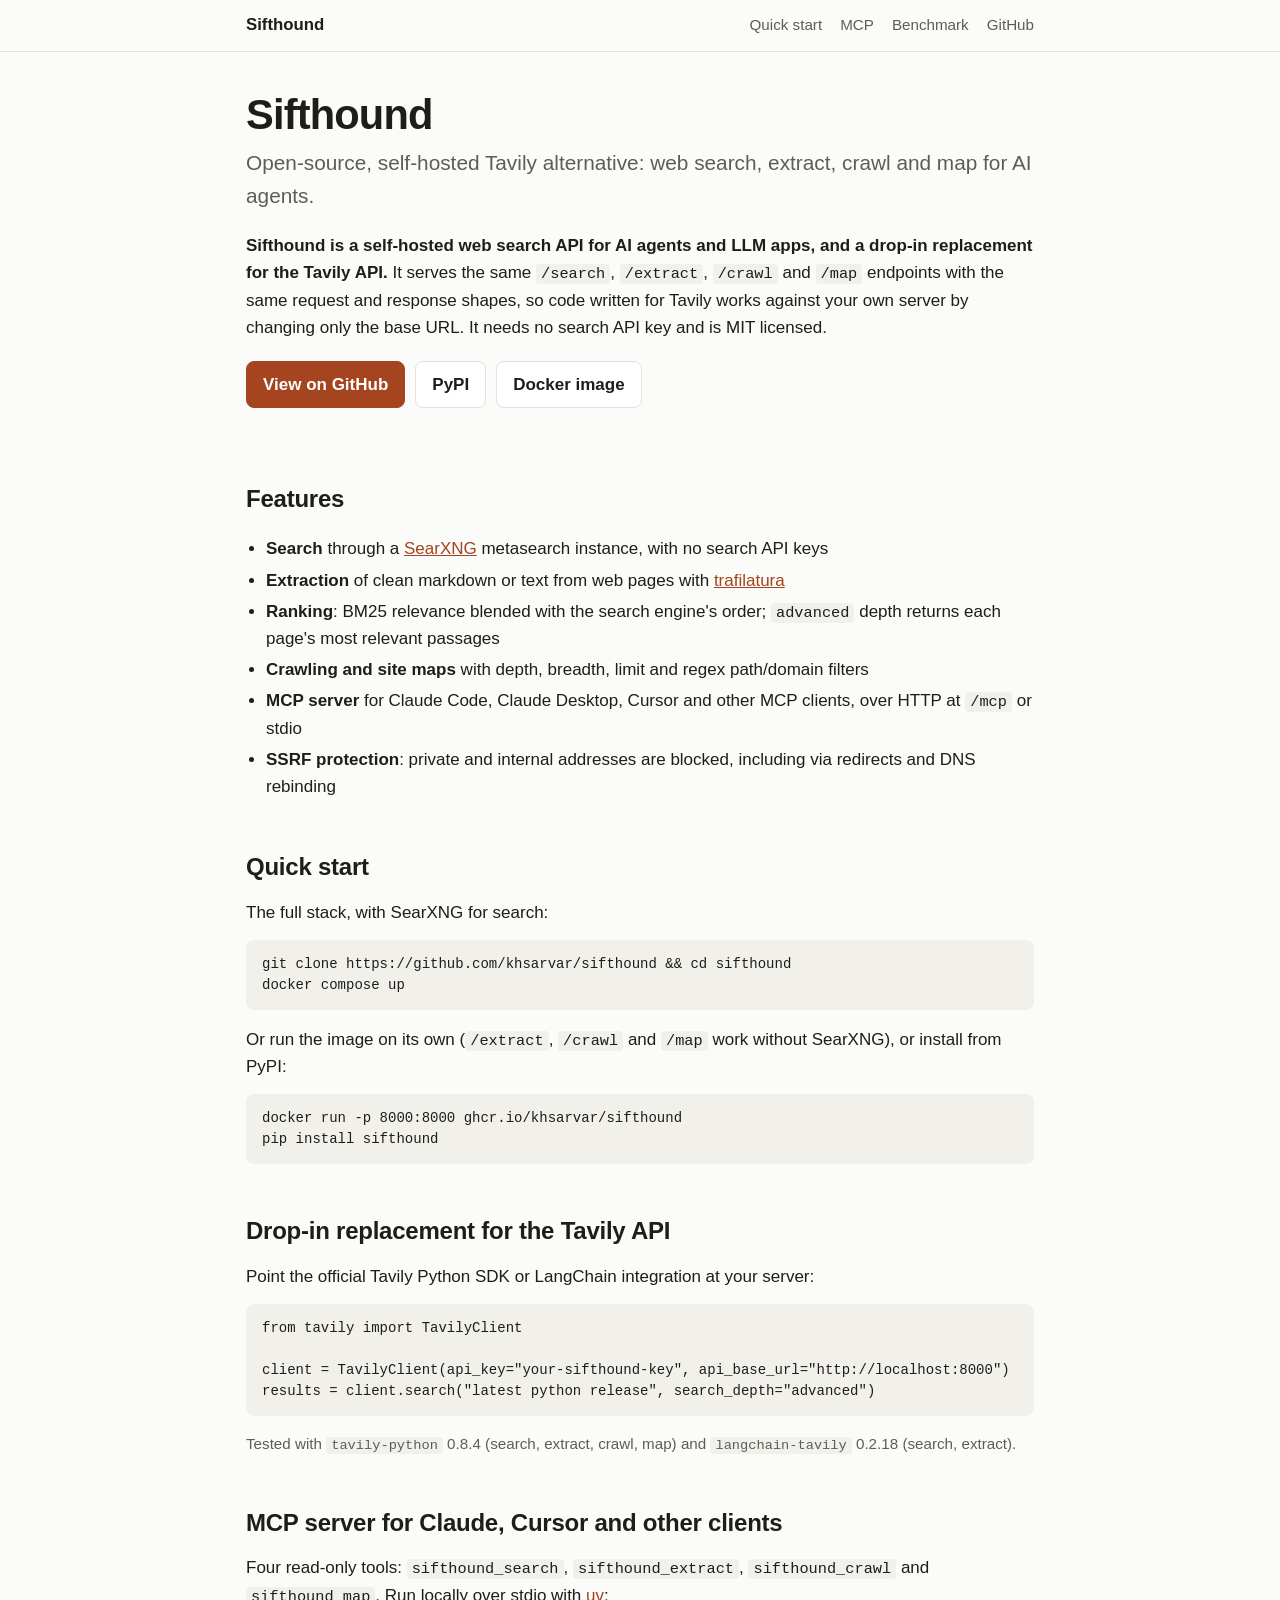
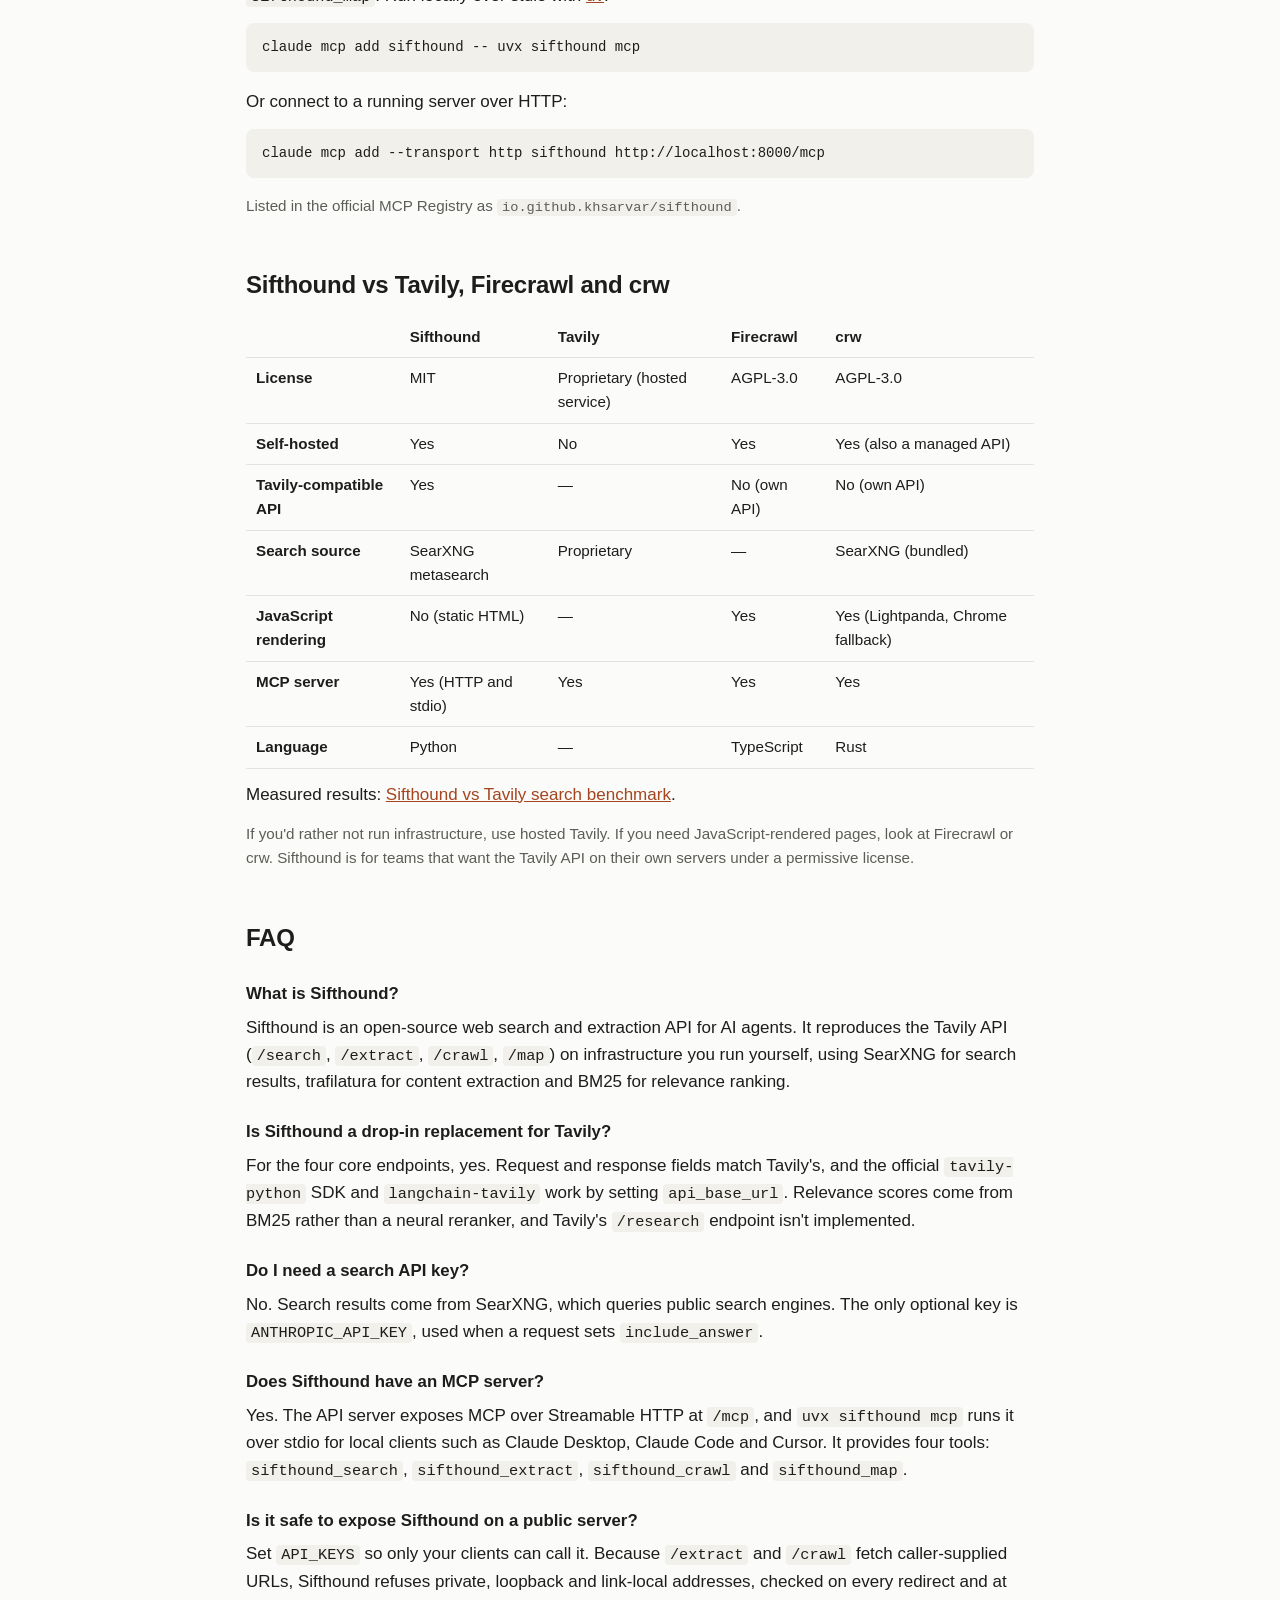
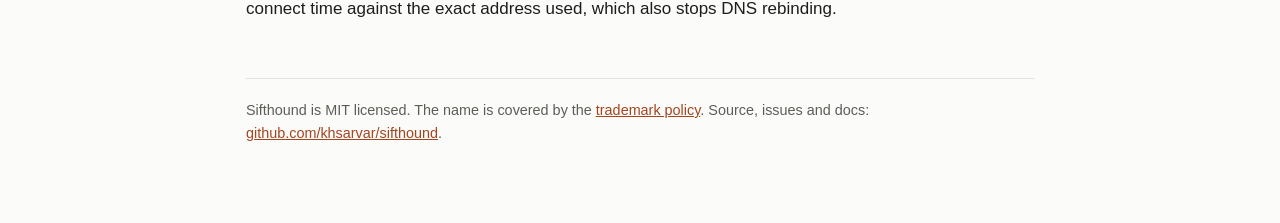
==== commit 2b4f03d0: "Site: copy button on every code block docs/site.js wraps each <pre> and adds a Copy button (Clipboar" ====
--- a/docs/index.html
+++ b/docs/index.html
@@ -88,6 +88,7 @@
 }
 </script>
 <link rel="stylesheet" href="style.css">
+<script src="site.js" defer></script>
 </head>
 <body>
 <nav class="site-nav" aria-label="Main">
--- a/docs/style.css
+++ b/docs/style.css
@@ -1,5 +1,5 @@
-/* Shared styles for the Sifthound project site (docs/). Every page links this file and
-   repeats the same <nav class="site-nav"> block; to add a page, add one link to each nav. */
+/* Shared styles for the Sifthound project site (docs/). Every page links this file and site.js
+   and repeats the same <nav class="site-nav"> block; to add a page, add one link to each nav. */
 
 :root {
   --bg: #fbfbf9; --fg: #1d1d1b; --muted: #5d5d58; --line: #e3e2dc;
@@ -65,6 +65,22 @@
 }
 pre code { background: none; padding: 0; font-size: inherit; }
 
+/* Copy buttons, added to each <pre> by site.js. The wrapper keeps the button in place while
+   the code scrolls sideways. */
+.code-block { position: relative; }
+.code-block pre { padding-right: 76px; }
+.copy-button {
+  position: absolute; top: 8px; right: 8px;
+  padding: 3px 10px; border-radius: 6px; cursor: pointer;
+  font: 600 0.8rem -apple-system, BlinkMacSystemFont, "Segoe UI", Roboto, Helvetica, Arial, sans-serif;
+  color: var(--muted); background: var(--bg); border: 1px solid var(--line);
+  opacity: 0; transition: opacity 0.15s;
+}
+.code-block:hover .copy-button, .copy-button:focus-visible, .copy-button.copied { opacity: 1; }
+.copy-button:hover { color: var(--fg); }
+.copy-button.copied { color: var(--good); border-color: var(--good); }
+@media (hover: none) { .copy-button { opacity: 1; } } /* touch screens have no hover */
+
 .table-wrap { overflow-x: auto; margin: 0 0 12px; }
 table { border-collapse: collapse; width: 100%; font-size: 0.95rem; }
 th, td { text-align: left; padding: 8px 10px; border-bottom: 1px solid var(--line); vertical-align: top; }
